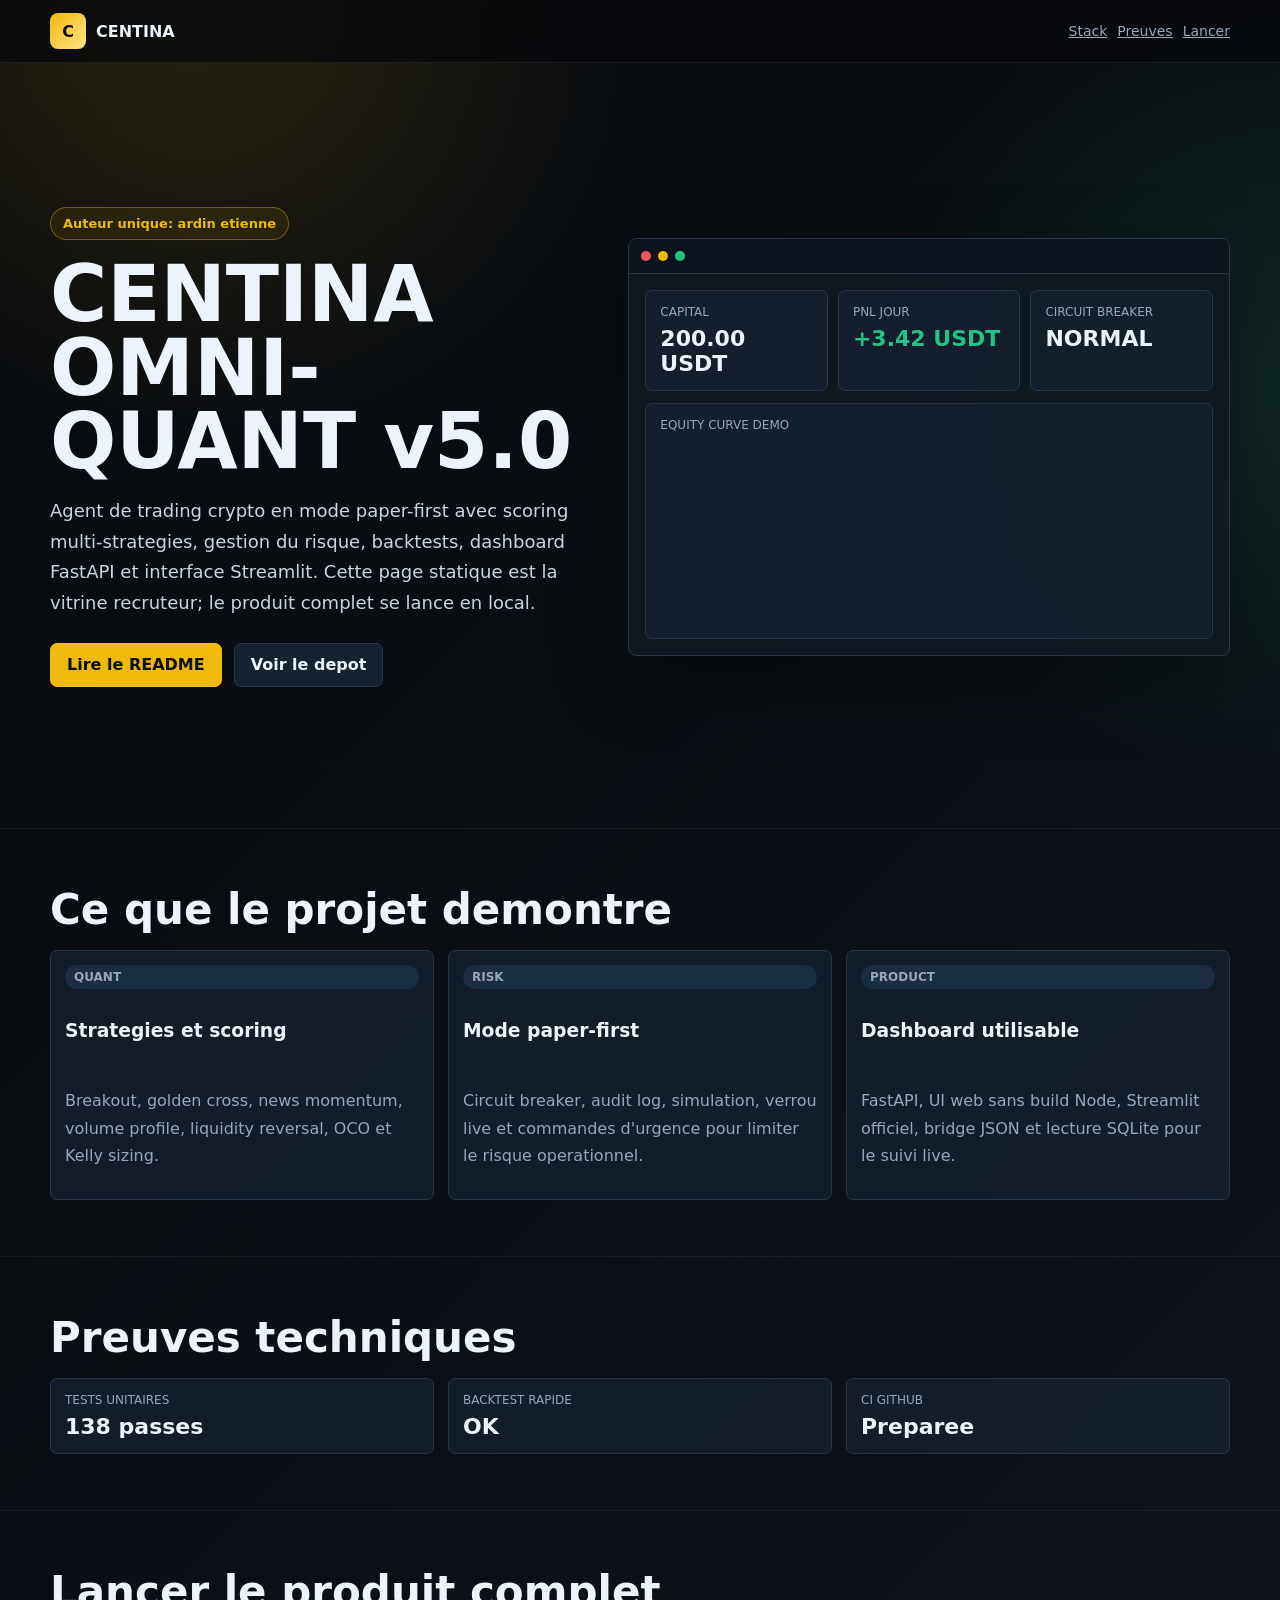
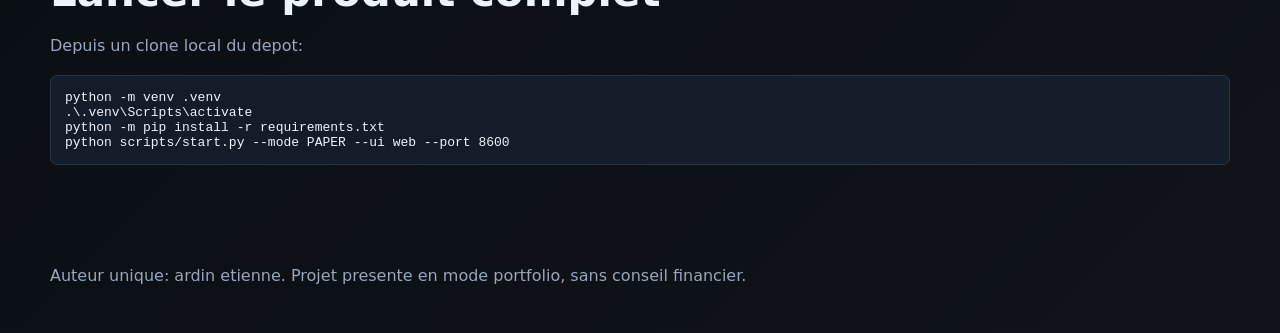
==== index.html @ 9b8fe1d0 "Prepare recruiter GitHub portfolio" ====
<!doctype html>
<html lang="fr">
  <head>
    <meta charset="utf-8" />
    <meta name="viewport" content="width=device-width, initial-scale=1" />
    <meta
      name="description"
      content="CENTINA OMNI-QUANT v5.0, projet portfolio de trading quantitatif crypto avec dashboard, backtests et risk engine."
    />
    <title>CENTINA OMNI-QUANT v5.0 - Portfolio</title>
    <style>
      :root {
        color-scheme: dark;
        --bg: #07090d;
        --panel: #111821;
        --panel2: #172231;
        --line: #283648;
        --text: #edf3fa;
        --muted: #98a7ba;
        --gold: #f0b90b;
        --green: #23c483;
        --red: #f05261;
        --blue: #57a6ff;
      }
      * { box-sizing: border-box; }
      body {
        margin: 0;
        background:
          radial-gradient(circle at 15% 0%, rgba(240, 185, 11, .14), transparent 28rem),
          radial-gradient(circle at 100% 20%, rgba(35, 196, 131, .12), transparent 25rem),
          linear-gradient(135deg, #07090d 0%, #0b1016 58%, #10131a 100%);
        color: var(--text);
        font-family: Inter, ui-sans-serif, system-ui, -apple-system, BlinkMacSystemFont, "Segoe UI", sans-serif;
      }
      a { color: inherit; }
      .wrap { width: min(1180px, calc(100% - 32px)); margin: 0 auto; }
      header {
        min-height: 92vh;
        display: grid;
        align-items: center;
        padding: 28px 0 44px;
      }
      nav {
        position: fixed;
        top: 0;
        left: 0;
        right: 0;
        z-index: 5;
        backdrop-filter: blur(14px);
        background: rgba(7, 9, 13, .74);
        border-bottom: 1px solid rgba(255,255,255,.07);
      }
      nav .wrap {
        height: 62px;
        display: flex;
        align-items: center;
        justify-content: space-between;
        gap: 16px;
      }
      .brand { display: flex; align-items: center; gap: 10px; font-weight: 900; }
      .mark {
        width: 36px; height: 36px; display: grid; place-items: center;
        border-radius: 8px; background: linear-gradient(135deg, var(--gold), #ffe38a);
        color: #0b0e11;
      }
      .navlinks { display: flex; gap: 10px; flex-wrap: wrap; color: var(--muted); font-size: 14px; }
      .hero {
        padding-top: 82px;
        display: grid;
        grid-template-columns: minmax(0, .95fr) minmax(420px, 1.05fr);
        gap: 34px;
        align-items: center;
      }
      .eyebrow {
        display: inline-flex; align-items: center; gap: 8px;
        border: 1px solid rgba(240,185,11,.4);
        color: var(--gold);
        background: rgba(240,185,11,.08);
        border-radius: 999px;
        padding: 8px 12px;
        font-size: 13px;
        font-weight: 800;
      }
      h1 { margin: 18px 0 14px; font-size: clamp(42px, 7vw, 78px); line-height: .94; letter-spacing: 0; }
      .lead { color: #c9d5e3; font-size: 18px; line-height: 1.7; max-width: 680px; }
      .actions { display: flex; gap: 12px; flex-wrap: wrap; margin-top: 24px; }
      .btn {
        display: inline-flex; align-items: center; justify-content: center;
        min-height: 44px; padding: 0 16px; border-radius: 7px;
        text-decoration: none; font-weight: 800;
        border: 1px solid var(--line); background: var(--panel2);
      }
      .btn.primary { background: var(--gold); color: #0b0e11; border-color: var(--gold); }
      .terminal {
        border: 1px solid var(--line);
        background: rgba(17, 24, 33, .92);
        border-radius: 8px;
        overflow: hidden;
        box-shadow: 0 24px 70px rgba(0,0,0,.35);
      }
      .termbar { display:flex; gap:7px; padding:12px; background:#0d141d; border-bottom:1px solid var(--line); }
      .dot { width: 10px; height: 10px; border-radius: 50%; background: var(--red); }
      .dot:nth-child(2){ background: var(--gold); }
      .dot:nth-child(3){ background: var(--green); }
      .dash { padding: 16px; display: grid; gap: 12px; }
      .metrics { display:grid; grid-template-columns: repeat(3,1fr); gap:10px; }
      .card, .panel {
        border: 1px solid var(--line); background: rgba(23,34,49,.72);
        border-radius: 7px; padding: 14px;
      }
      .card span, .panel span { display:block; color: var(--muted); font-size: 12px; text-transform: uppercase; }
      .card strong { display:block; margin-top: 7px; font-size: 22px; }
      .grid { display:grid; grid-template-columns: repeat(3, minmax(0, 1fr)); gap:14px; }
      section { padding: 56px 0; border-top: 1px solid rgba(255,255,255,.06); }
      h2 { margin:0 0 16px; font-size: clamp(26px, 4vw, 42px); }
      .muted { color: var(--muted); line-height: 1.7; }
      .bars { display:flex; align-items:end; min-height: 180px; gap:8px; margin-top:12px; }
      .bar { flex:1; min-width:8px; border-radius:5px 5px 0 0; background:linear-gradient(180deg,var(--green),rgba(35,196,131,.4)); }
      .bar.loss { background:linear-gradient(180deg,var(--red),rgba(240,82,97,.4)); }
      .stack { display:grid; gap:12px; }
      .pill { display:inline-flex; padding:5px 9px; border-radius:999px; background:rgba(87,166,255,.12); color:var(--blue); font-size:12px; font-weight:800; }
      footer { padding: 32px 0 48px; color: var(--muted); }
      @media (max-width: 920px) {
        .hero, .grid { grid-template-columns: 1fr; }
        .metrics { grid-template-columns: 1fr; }
        nav { position: static; }
        header { min-height: auto; }
        .hero { padding-top: 32px; }
      }
    </style>
  </head>
  <body>
    <nav>
      <div class="wrap">
        <div class="brand"><span class="mark">C</span> CENTINA</div>
        <div class="navlinks">
          <a href="#stack">Stack</a>
          <a href="#proof">Preuves</a>
          <a href="#run">Lancer</a>
        </div>
      </div>
    </nav>

    <header>
      <div class="wrap hero">
        <div>
          <span class="eyebrow">Auteur unique: ardin etienne</span>
          <h1>CENTINA OMNI-QUANT v5.0</h1>
          <p class="lead">
            Agent de trading crypto en mode paper-first avec scoring multi-strategies,
            gestion du risque, backtests, dashboard FastAPI et interface Streamlit.
            Cette page statique est la vitrine recruteur; le produit complet se lance en local.
          </p>
          <div class="actions">
            <a class="btn primary" href="../README.md">Lire le README</a>
            <a class="btn" href="https://github.com/" target="_blank" rel="noreferrer">Voir le depot</a>
          </div>
        </div>

        <div class="terminal" aria-label="Apercu du dashboard CENTINA">
          <div class="termbar"><span class="dot"></span><span class="dot"></span><span class="dot"></span></div>
          <div class="dash">
            <div class="metrics">
              <div class="card"><span>Capital</span><strong>200.00 USDT</strong></div>
              <div class="card"><span>PnL jour</span><strong style="color:var(--green)">+3.42 USDT</strong></div>
              <div class="card"><span>Circuit breaker</span><strong>NORMAL</strong></div>
            </div>
            <div class="panel">
              <span>Equity curve demo</span>
              <div class="bars">
                <i class="bar" style="height:40%"></i><i class="bar" style="height:52%"></i>
                <i class="bar loss" style="height:28%"></i><i class="bar" style="height:66%"></i>
                <i class="bar" style="height:78%"></i><i class="bar loss" style="height:34%"></i>
                <i class="bar" style="height:88%"></i><i class="bar" style="height:72%"></i>
              </div>
            </div>
          </div>
        </div>
      </div>
    </header>

    <main>
      <section id="stack">
        <div class="wrap">
          <h2>Ce que le projet demontre</h2>
          <div class="grid">
            <article class="panel stack">
              <span class="pill">Quant</span>
              <h3>Strategies et scoring</h3>
              <p class="muted">Breakout, golden cross, news momentum, volume profile, liquidity reversal, OCO et Kelly sizing.</p>
            </article>
            <article class="panel stack">
              <span class="pill">Risk</span>
              <h3>Mode paper-first</h3>
              <p class="muted">Circuit breaker, audit log, simulation, verrou live et commandes d'urgence pour limiter le risque operationnel.</p>
            </article>
            <article class="panel stack">
              <span class="pill">Product</span>
              <h3>Dashboard utilisable</h3>
              <p class="muted">FastAPI, UI web sans build Node, Streamlit officiel, bridge JSON et lecture SQLite pour le suivi live.</p>
            </article>
          </div>
        </div>
      </section>

      <section id="proof">
        <div class="wrap">
          <h2>Preuves techniques</h2>
          <div class="grid">
            <article class="card"><span>Tests unitaires</span><strong>138 passes</strong></article>
            <article class="card"><span>Backtest rapide</span><strong>OK</strong></article>
            <article class="card"><span>CI GitHub</span><strong>Preparee</strong></article>
          </div>
        </div>
      </section>

      <section id="run">
        <div class="wrap">
          <h2>Lancer le produit complet</h2>
          <p class="muted">Depuis un clone local du depot:</p>
          <pre class="panel"><code>python -m venv .venv
.\.venv\Scripts\activate
python -m pip install -r requirements.txt
python scripts/start.py --mode PAPER --ui web --port 8600</code></pre>
        </div>
      </section>
    </main>

    <footer>
      <div class="wrap">
        Auteur unique: ardin etienne. Projet presente en mode portfolio, sans conseil financier.
      </div>
    </footer>
  </body>
</html>
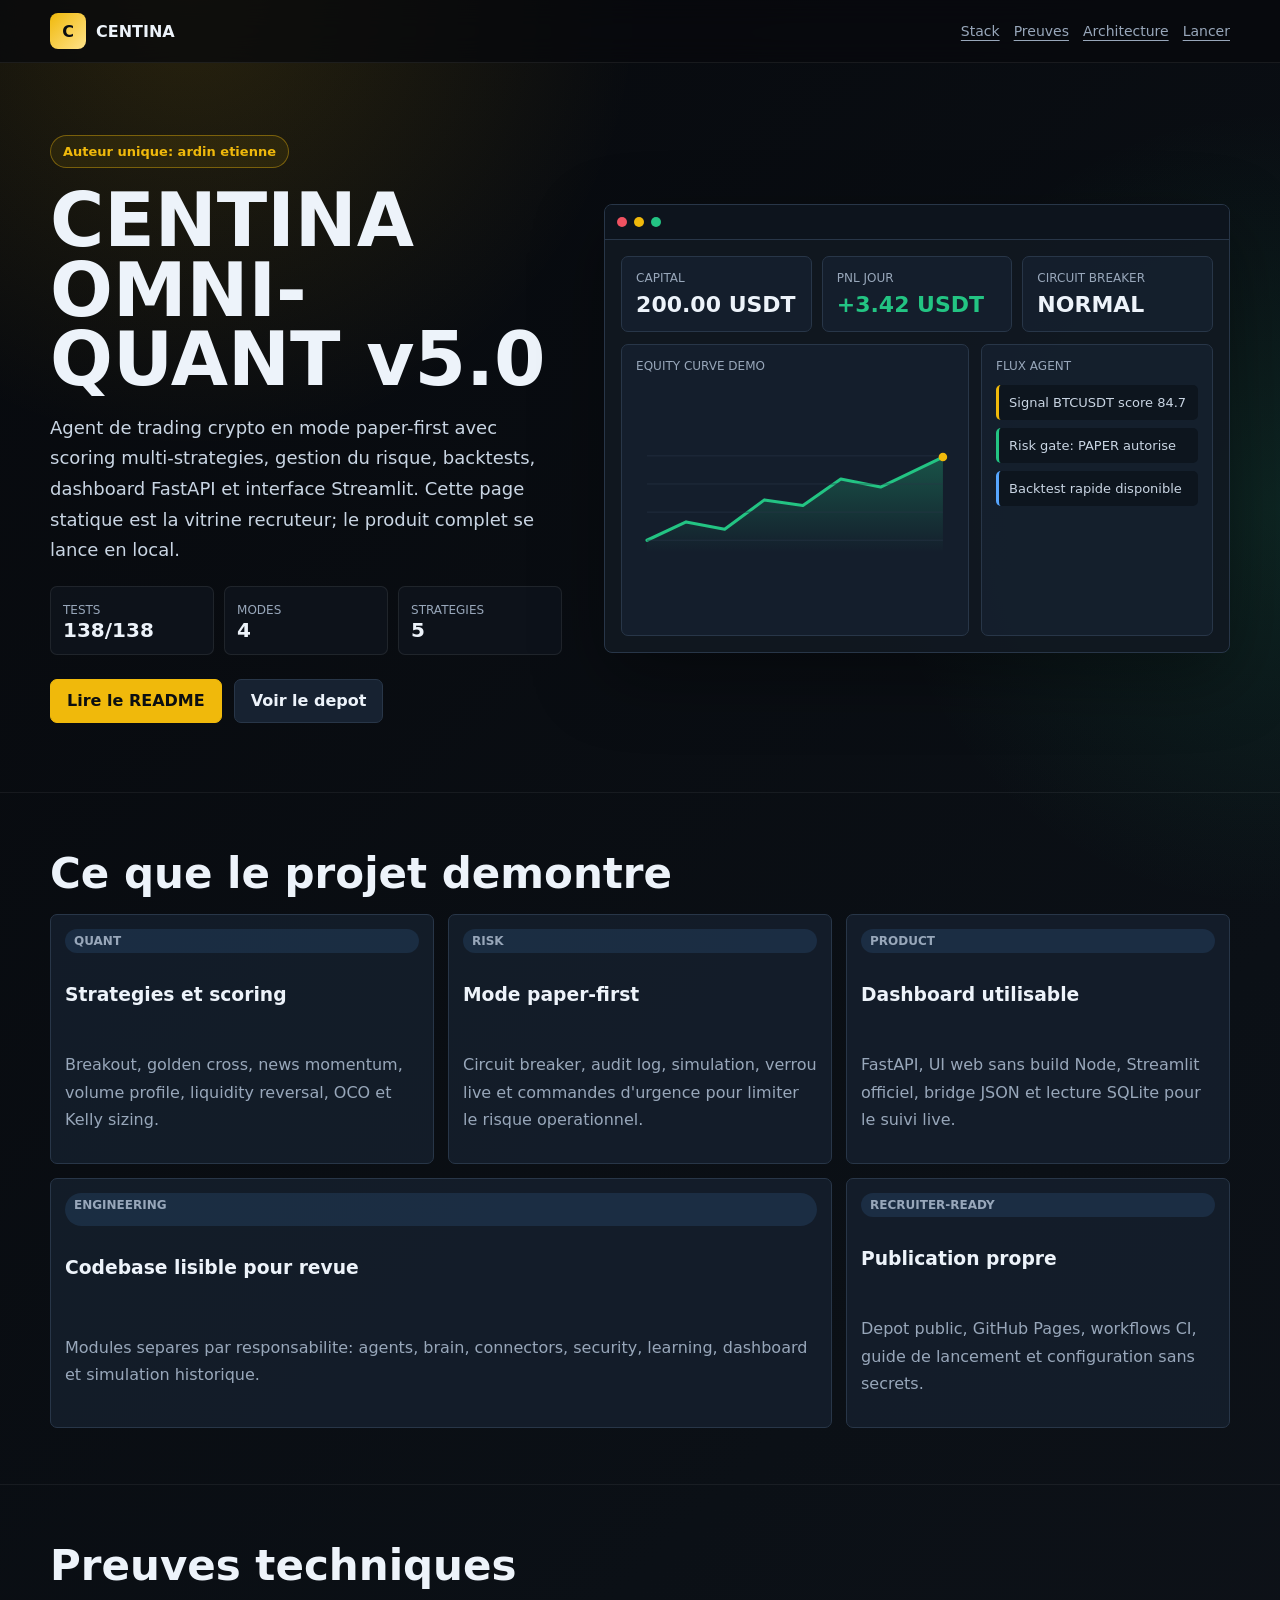
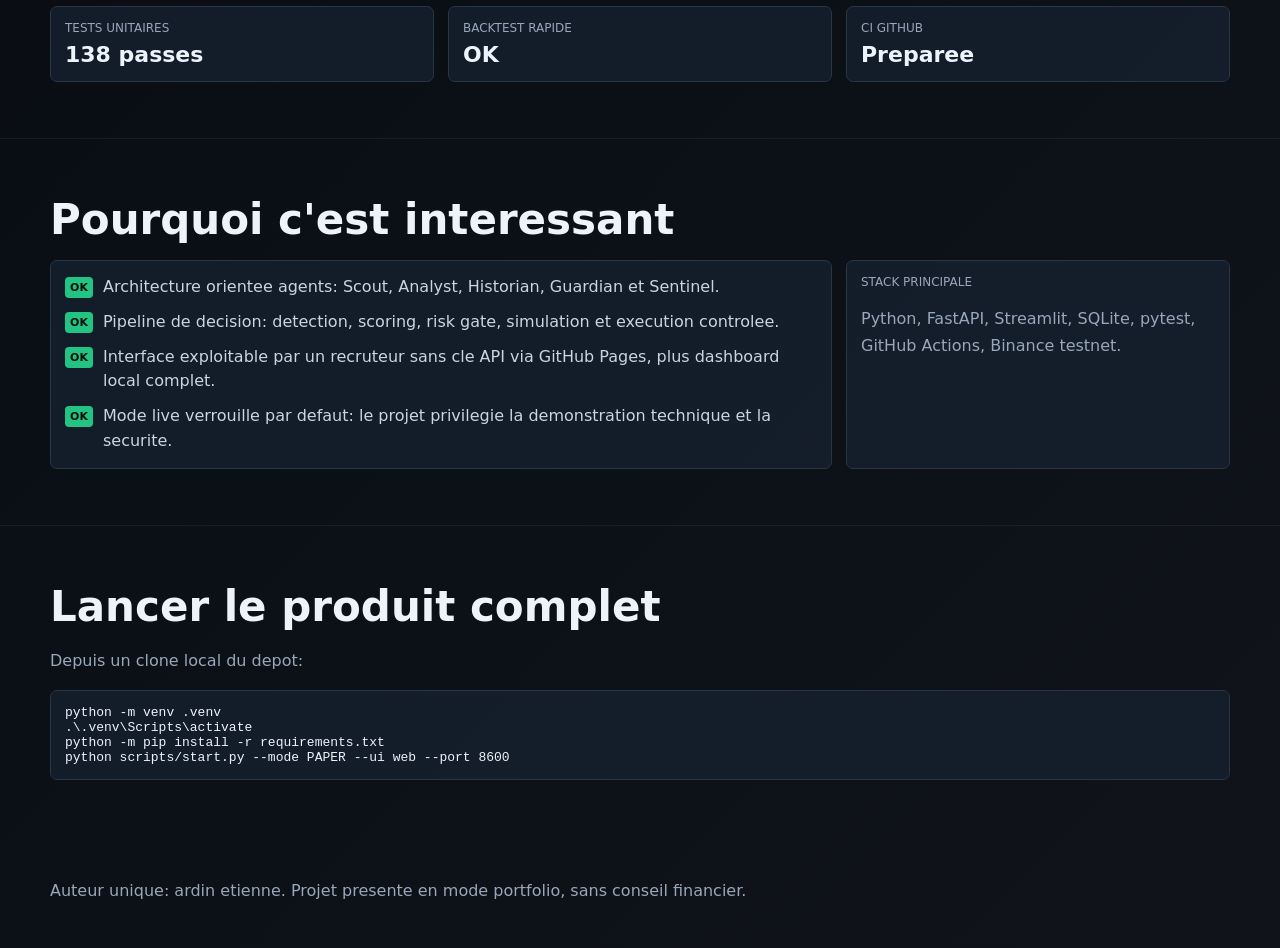
==== commit 68a7661f: "Improve recruiter landing page" ====
--- a/index.html
+++ b/index.html
@@ -21,6 +21,7 @@
         --green: #23c483;
         --red: #f05261;
         --blue: #57a6ff;
+        --cyan: #2dd4bf;
       }
       * { box-sizing: border-box; }
       body {
@@ -33,9 +34,10 @@
         font-family: Inter, ui-sans-serif, system-ui, -apple-system, BlinkMacSystemFont, "Segoe UI", sans-serif;
       }
       a { color: inherit; }
+      html { scroll-behavior: smooth; }
       .wrap { width: min(1180px, calc(100% - 32px)); margin: 0 auto; }
       header {
-        min-height: 92vh;
+        min-height: 88vh;
         display: grid;
         align-items: center;
         padding: 28px 0 44px;
@@ -63,12 +65,13 @@
         border-radius: 8px; background: linear-gradient(135deg, var(--gold), #ffe38a);
         color: #0b0e11;
       }
-      .navlinks { display: flex; gap: 10px; flex-wrap: wrap; color: var(--muted); font-size: 14px; }
+      .navlinks { display: flex; gap: 14px; flex-wrap: wrap; color: var(--muted); font-size: 14px; }
+      .navlinks a { text-underline-offset: 4px; }
       .hero {
         padding-top: 82px;
         display: grid;
-        grid-template-columns: minmax(0, .95fr) minmax(420px, 1.05fr);
-        gap: 34px;
+        grid-template-columns: minmax(0, .9fr) minmax(420px, 1.1fr);
+        gap: 42px;
         align-items: center;
       }
       .eyebrow {
@@ -81,8 +84,17 @@
         font-size: 13px;
         font-weight: 800;
       }
-      h1 { margin: 18px 0 14px; font-size: clamp(42px, 7vw, 78px); line-height: .94; letter-spacing: 0; }
+      h1 { margin: 18px 0 14px; font-size: clamp(42px, 6.6vw, 74px); line-height: .94; letter-spacing: 0; }
       .lead { color: #c9d5e3; font-size: 18px; line-height: 1.7; max-width: 680px; }
+      .hero-points { display: grid; grid-template-columns: repeat(3, minmax(0, 1fr)); gap: 10px; margin-top: 20px; }
+      .hero-point {
+        border: 1px solid rgba(255,255,255,.08);
+        background: rgba(17,24,33,.62);
+        border-radius: 7px;
+        padding: 12px;
+      }
+      .hero-point strong { display: block; font-size: 20px; }
+      .hero-point span { color: var(--muted); font-size: 12px; text-transform: uppercase; }
       .actions { display: flex; gap: 12px; flex-wrap: wrap; margin-top: 24px; }
       .btn {
         display: inline-flex; align-items: center; justify-content: center;
@@ -91,6 +103,7 @@
         border: 1px solid var(--line); background: var(--panel2);
       }
       .btn.primary { background: var(--gold); color: #0b0e11; border-color: var(--gold); }
+      .btn:hover { border-color: var(--gold); transform: translateY(-1px); }
       .terminal {
         border: 1px solid var(--line);
         background: rgba(17, 24, 33, .92);
@@ -110,6 +123,13 @@
       }
       .card span, .panel span { display:block; color: var(--muted); font-size: 12px; text-transform: uppercase; }
       .card strong { display:block; margin-top: 7px; font-size: 22px; }
+      .dashboard-grid { display: grid; grid-template-columns: 1.2fr .8fr; gap: 12px; }
+      .chart-card { min-height: 292px; }
+      .chart-card svg { width: 100%; height: 220px; display: block; margin-top: 12px; }
+      .event-mini { display: grid; gap: 8px; margin-top: 12px; }
+      .event-mini div { border-left: 3px solid var(--gold); background: rgba(13,20,29,.9); border-radius: 5px; padding: 10px; color: #c9d5e3; font-size: 13px; }
+      .event-mini div:nth-child(2) { border-left-color: var(--green); }
+      .event-mini div:nth-child(3) { border-left-color: var(--blue); }
       .grid { display:grid; grid-template-columns: repeat(3, minmax(0, 1fr)); gap:14px; }
       section { padding: 56px 0; border-top: 1px solid rgba(255,255,255,.06); }
       h2 { margin:0 0 16px; font-size: clamp(26px, 4vw, 42px); }
@@ -119,10 +139,16 @@
       .bar.loss { background:linear-gradient(180deg,var(--red),rgba(240,82,97,.4)); }
       .stack { display:grid; gap:12px; }
       .pill { display:inline-flex; padding:5px 9px; border-radius:999px; background:rgba(87,166,255,.12); color:var(--blue); font-size:12px; font-weight:800; }
+      .wide { grid-column: span 2; }
+      .checklist { display: grid; gap: 10px; margin: 0; padding: 0; list-style: none; }
+      .checklist li { display: flex; gap: 10px; color: #c9d5e3; line-height: 1.55; }
+      .checklist li::before { content: "OK"; color: #07100d; background: var(--green); border-radius: 4px; height: 21px; min-width: 28px; display: grid; place-items: center; font-size: 11px; font-weight: 900; margin-top: 2px; }
+      pre { overflow: auto; }
       footer { padding: 32px 0 48px; color: var(--muted); }
       @media (max-width: 920px) {
-        .hero, .grid { grid-template-columns: 1fr; }
-        .metrics { grid-template-columns: 1fr; }
+        .hero, .grid, .dashboard-grid { grid-template-columns: 1fr; }
+        .metrics, .hero-points { grid-template-columns: 1fr; }
+        .wide { grid-column: auto; }
         nav { position: static; }
         header { min-height: auto; }
         .hero { padding-top: 32px; }
@@ -136,6 +162,7 @@
         <div class="navlinks">
           <a href="#stack">Stack</a>
           <a href="#proof">Preuves</a>
+          <a href="#architecture">Architecture</a>
           <a href="#run">Lancer</a>
         </div>
       </div>
@@ -151,9 +178,14 @@
             gestion du risque, backtests, dashboard FastAPI et interface Streamlit.
             Cette page statique est la vitrine recruteur; le produit complet se lance en local.
           </p>
+          <div class="hero-points">
+            <div class="hero-point"><span>Tests</span><strong>138/138</strong></div>
+            <div class="hero-point"><span>Modes</span><strong>4</strong></div>
+            <div class="hero-point"><span>Strategies</span><strong>5</strong></div>
+          </div>
           <div class="actions">
-            <a class="btn primary" href="../README.md">Lire le README</a>
-            <a class="btn" href="https://github.com/" target="_blank" rel="noreferrer">Voir le depot</a>
+            <a class="btn primary" href="https://github.com/hardinet/centina-quant-portfolio#readme" target="_blank" rel="noreferrer">Lire le README</a>
+            <a class="btn" href="https://github.com/hardinet/centina-quant-portfolio" target="_blank" rel="noreferrer">Voir le depot</a>
           </div>
         </div>
 
@@ -165,13 +197,29 @@
               <div class="card"><span>PnL jour</span><strong style="color:var(--green)">+3.42 USDT</strong></div>
               <div class="card"><span>Circuit breaker</span><strong>NORMAL</strong></div>
             </div>
-            <div class="panel">
-              <span>Equity curve demo</span>
-              <div class="bars">
-                <i class="bar" style="height:40%"></i><i class="bar" style="height:52%"></i>
-                <i class="bar loss" style="height:28%"></i><i class="bar" style="height:66%"></i>
-                <i class="bar" style="height:78%"></i><i class="bar loss" style="height:34%"></i>
-                <i class="bar" style="height:88%"></i><i class="bar" style="height:72%"></i>
+            <div class="dashboard-grid">
+              <div class="panel chart-card">
+                <span>Equity curve demo</span>
+                <svg viewBox="0 0 520 220" role="img" aria-label="Courbe de capital demo">
+                  <defs>
+                    <linearGradient id="fill" x1="0" x2="0" y1="0" y2="1">
+                      <stop offset="0%" stop-color="#23c483" stop-opacity=".32" />
+                      <stop offset="100%" stop-color="#23c483" stop-opacity="0" />
+                    </linearGradient>
+                  </defs>
+                  <path d="M18 184 L82 154 L145 166 L210 118 L273 127 L335 84 L400 97 L502 48" fill="none" stroke="#23c483" stroke-width="5" stroke-linecap="round" stroke-linejoin="round" />
+                  <path d="M18 184 L82 154 L145 166 L210 118 L273 127 L335 84 L400 97 L502 48 L502 204 L18 204 Z" fill="url(#fill)" />
+                  <path d="M18 184 H502 M18 138 H502 M18 92 H502 M18 46 H502" stroke="#283648" stroke-width="1" />
+                  <circle cx="502" cy="48" r="7" fill="#f0b90b" />
+                </svg>
+              </div>
+              <div class="panel">
+                <span>Flux agent</span>
+                <div class="event-mini">
+                  <div>Signal BTCUSDT score 84.7</div>
+                  <div>Risk gate: PAPER autorise</div>
+                  <div>Backtest rapide disponible</div>
+                </div>
               </div>
             </div>
           </div>
@@ -199,6 +247,16 @@
               <h3>Dashboard utilisable</h3>
               <p class="muted">FastAPI, UI web sans build Node, Streamlit officiel, bridge JSON et lecture SQLite pour le suivi live.</p>
             </article>
+            <article class="panel stack wide">
+              <span class="pill">Engineering</span>
+              <h3>Codebase lisible pour revue</h3>
+              <p class="muted">Modules separes par responsabilite: agents, brain, connectors, security, learning, dashboard et simulation historique.</p>
+            </article>
+            <article class="panel stack">
+              <span class="pill">Recruiter-ready</span>
+              <h3>Publication propre</h3>
+              <p class="muted">Depot public, GitHub Pages, workflows CI, guide de lancement et configuration sans secrets.</p>
+            </article>
           </div>
         </div>
       </section>
@@ -210,6 +268,26 @@
             <article class="card"><span>Tests unitaires</span><strong>138 passes</strong></article>
             <article class="card"><span>Backtest rapide</span><strong>OK</strong></article>
             <article class="card"><span>CI GitHub</span><strong>Preparee</strong></article>
+          </div>
+        </div>
+      </section>
+
+      <section id="architecture">
+        <div class="wrap">
+          <h2>Pourquoi c'est interessant</h2>
+          <div class="grid">
+            <article class="panel wide">
+              <ul class="checklist">
+                <li>Architecture orientee agents: Scout, Analyst, Historian, Guardian et Sentinel.</li>
+                <li>Pipeline de decision: detection, scoring, risk gate, simulation et execution controlee.</li>
+                <li>Interface exploitable par un recruteur sans cle API via GitHub Pages, plus dashboard local complet.</li>
+                <li>Mode live verrouille par defaut: le projet privilegie la demonstration technique et la securite.</li>
+              </ul>
+            </article>
+            <article class="panel">
+              <span>Stack principale</span>
+              <p class="muted">Python, FastAPI, Streamlit, SQLite, pytest, GitHub Actions, Binance testnet.</p>
+            </article>
           </div>
         </div>
       </section>
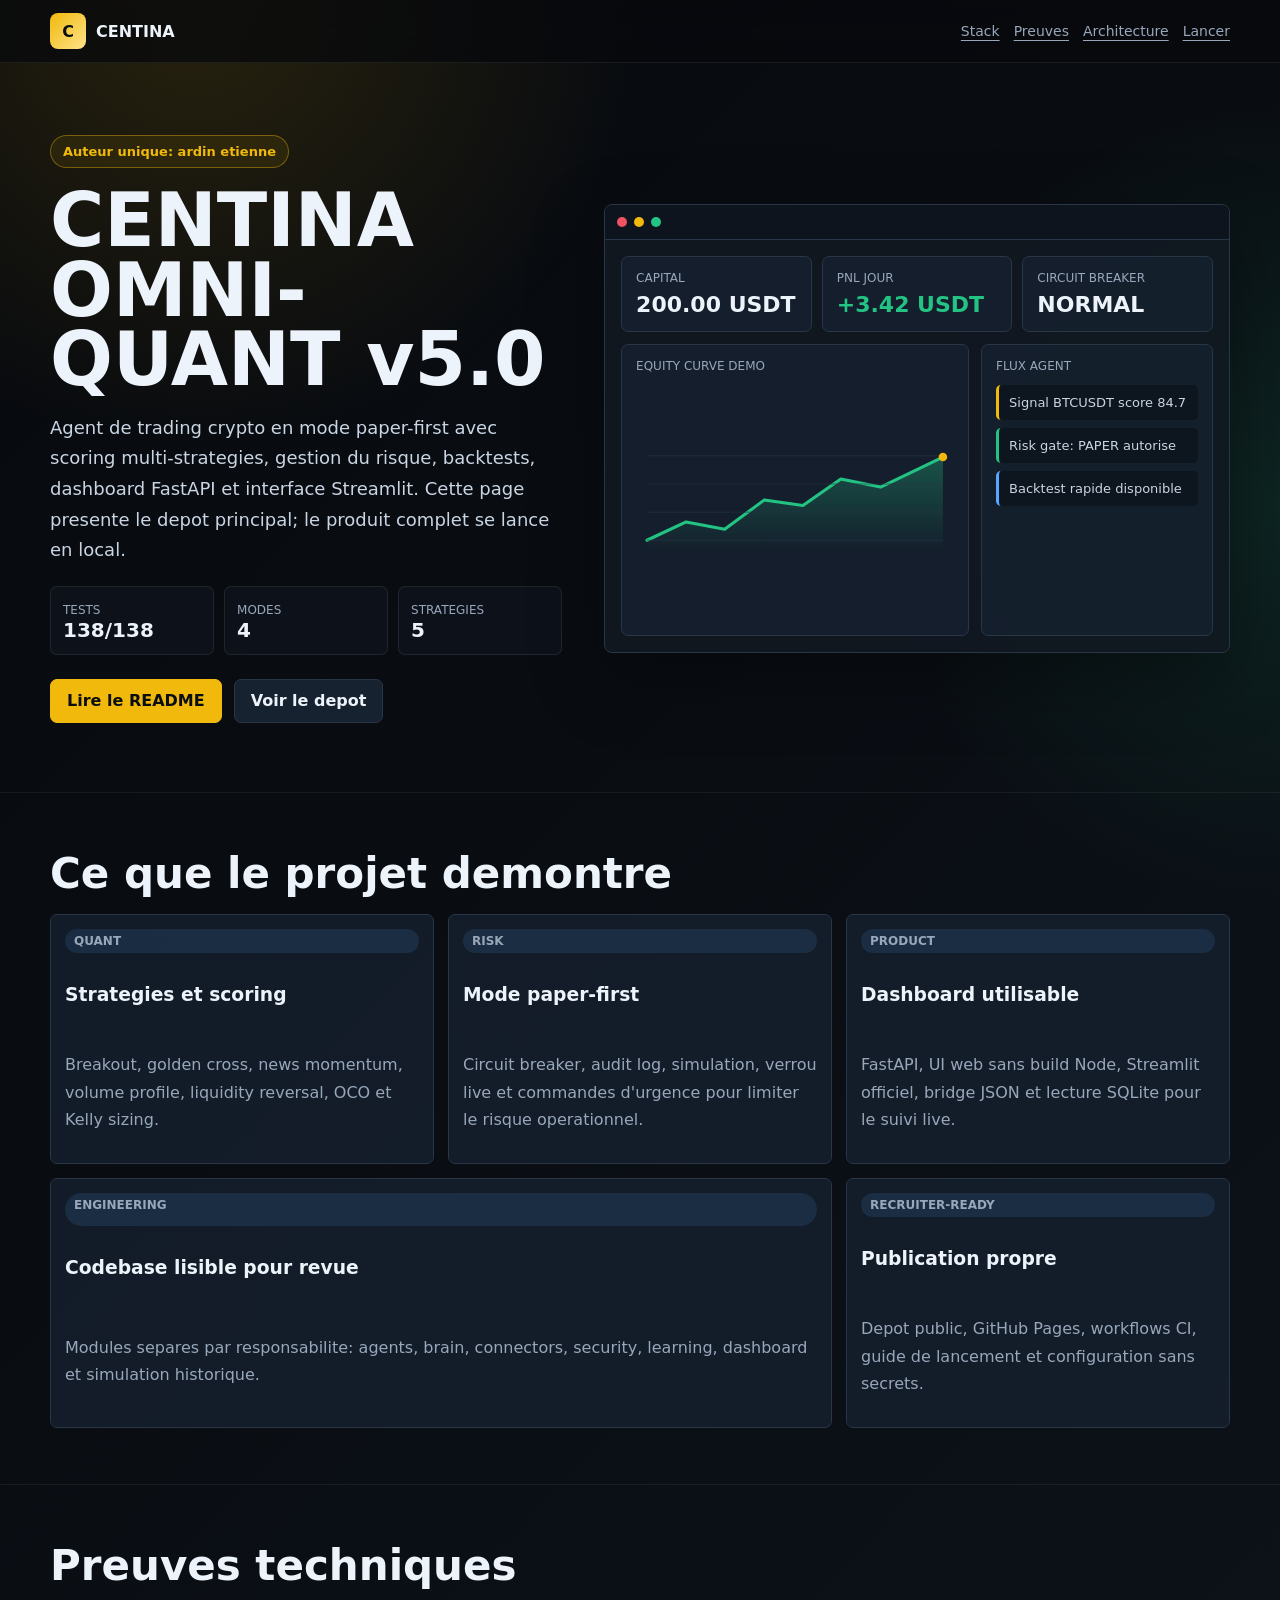
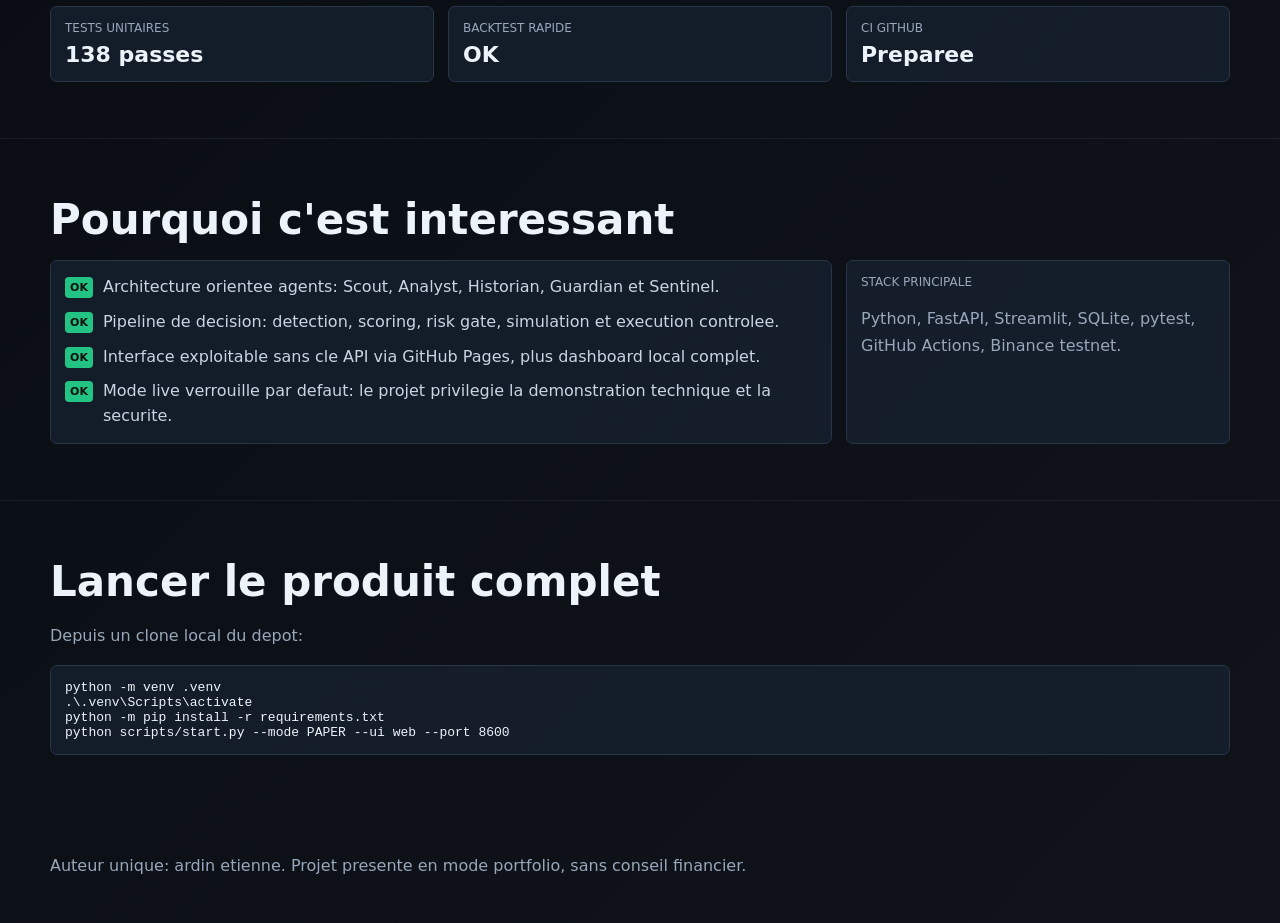
==== commit 7404bccc: "Polish main project presentation" ====
--- a/index.html
+++ b/index.html
@@ -176,7 +176,7 @@
           <p class="lead">
             Agent de trading crypto en mode paper-first avec scoring multi-strategies,
             gestion du risque, backtests, dashboard FastAPI et interface Streamlit.
-            Cette page statique est la vitrine recruteur; le produit complet se lance en local.
+            Cette page presente le depot principal; le produit complet se lance en local.
           </p>
           <div class="hero-points">
             <div class="hero-point"><span>Tests</span><strong>138/138</strong></div>
@@ -184,8 +184,8 @@
             <div class="hero-point"><span>Strategies</span><strong>5</strong></div>
           </div>
           <div class="actions">
-            <a class="btn primary" href="https://github.com/hardinet/centina-quant-portfolio#readme" target="_blank" rel="noreferrer">Lire le README</a>
-            <a class="btn" href="https://github.com/hardinet/centina-quant-portfolio" target="_blank" rel="noreferrer">Voir le depot</a>
+            <a class="btn primary" href="https://github.com/hardinet/centina-quant#readme" target="_blank" rel="noreferrer">Lire le README</a>
+            <a class="btn" href="https://github.com/hardinet/centina-quant" target="_blank" rel="noreferrer">Voir le depot</a>
           </div>
         </div>
 
@@ -280,7 +280,7 @@
               <ul class="checklist">
                 <li>Architecture orientee agents: Scout, Analyst, Historian, Guardian et Sentinel.</li>
                 <li>Pipeline de decision: detection, scoring, risk gate, simulation et execution controlee.</li>
-                <li>Interface exploitable par un recruteur sans cle API via GitHub Pages, plus dashboard local complet.</li>
+                <li>Interface exploitable sans cle API via GitHub Pages, plus dashboard local complet.</li>
                 <li>Mode live verrouille par defaut: le projet privilegie la demonstration technique et la securite.</li>
               </ul>
             </article>
